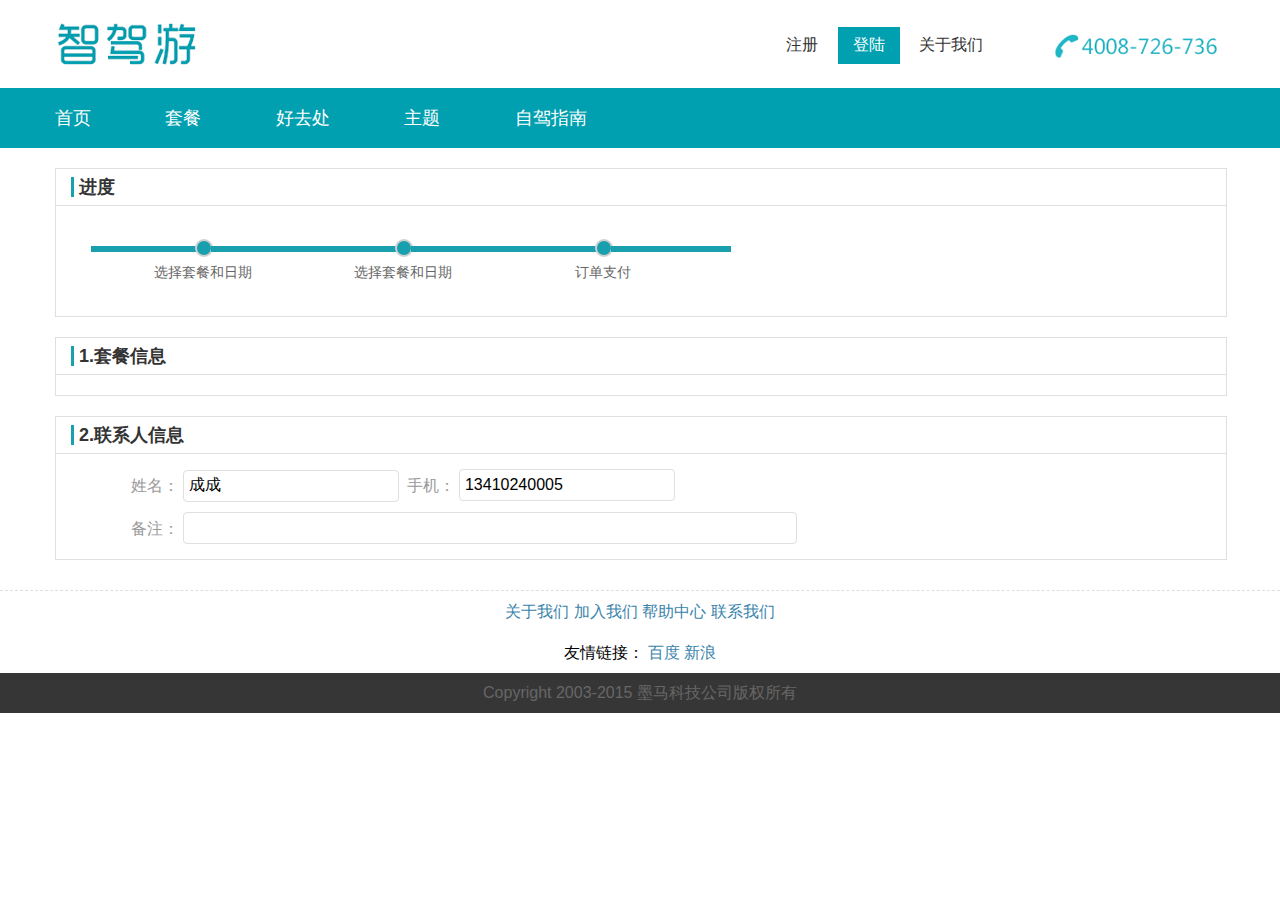
==== generate-order.html @ 20869ce8 "personal center" ====
<!DOCTYPE html>
<html lang="en">
<head>
    <meta charset="utf-8">
    <meta name="viewport" content="width=device-width, initial-scale=1, maximum-scale=1, user-scalable=no">
    <meta http-equiv="X-UA-Compatible" content="IE=edge,Chrome=1" />
    <link rel="stylesheet" href="css/pages/generate-order.css">
    <link rel="stylesheet" href="css/font-awesome.min.css">
    <!--[if IE 7]>
        <link rel="stylesheet" href="css/font-awesome-ie7.min.css">
    <![endif]-->
    <script src="scripts/jquery.min.js"></script>
    <!--[if lt IE 9]>
      <script src="//cdn.bootcss.com/html5shiv/3.7.2/html5shiv.min.js"></script>
      <script src="//cdn.bootcss.com/respond.js/1.4.2/respond.min.js"></script>
    <![endif]-->
</head>
<body>
    <div class="header">
        <div class="top">
            <div class="top_logo"><a href="" class="top_logo--link"></a></div>
            <div class="top_login">
                <ul class="login">
                    <li><a href="" class="login_btn--default">注册</a></li>
                    <li><a href="" class="login_btn--active">登陆</a></li>
                    <li><a href="" class="login_btn--default">关于我们</a></li>
                </ul>
            </div>
        </div>
    </div>
    <div class="navbar">
        <div class="nav-wraper">
            <ul class="nav">
                <li class="nav_item--theme1"><a href="">首页</a></li>
                <li class="nav_item--theme1 active"><a href="">套餐</a></li>
                <li class="nav_item--theme1"><a href="">好去处</a></li>
                <li class="nav_item--theme1"><a href="">主题</a></li>
                <li class="nav_item--theme1"><a href="">自驾指南</a></li>
            </ul>
        </div>
    </div>

	<div class="content mtl">
        <div class="panel">
            <div class="panel__title">
                <span class="panel__title--lcolor">进度</span>
            </div>
            <div class="panel__content">
                <div class="order-progress">
                    <ul class="order-progress__item first">
                        <li class="step-text">
                            <span class="disc">&nbsp;</span>
                            <p>选择套餐和日期</p>
                        </li>
                    </ul>
                    <ul class="order-progress__item">
                        <li class="step-text">
                            <span class="disc">&nbsp;</span>
                            <p>选择套餐和日期</p>
                        </li>
                    </ul>
                    <ul class="order-progress__item">
                        <li class="step-text">
                            <span class="disc">&nbsp;</span>
                            <p>订单支付</p>
                        </li>
                    </ul>
                    <ul class="order-progress__item last">
                        <li class="step-text">
                        </li>
                    </ul>
                </div>
            </div>
        </div>

        <div class="panel mtl">
            <div class="panel__title">
                <span class="panel__title--lcolor">1.套餐信息</span>
            </div>
            <div class="panel__content">
            </div>
        </div>

        <div class="panel mtl">
            <div class="panel__title">
                <span class="panel__title--lcolor">2.联系人信息</span>
            </div>
            <div class="panel__content">
                <form action="" class="form" method="post">
                    <div class="row">
                        <div class="span-1">
                            <span class="form__label">姓名：</span>
                        </div>
                        <div class="span-2">
                            <input class="form__control" type="text" value="成成"/>
                        </div>
                        <div class="span-1">
                            <span class="form__label">手机：</span>
                        </div>
                        <div class="span-8-last">
                            <input class="form__control" type="text" value="13410240005"/>
                        </div>
                    </div>

                    <div class="row">
                        <div class="span-1">
                            <span class="form__label">备注：</span>
                        </div>
                        <div class="span-11-last">
                            <input class="form__control" type="text" value="" style="width:60%;"/>
                        </div>
                    </div>
                </form>
            </div>
        </div>
	</div>

    <div class="footer">
        <div class="link-us">
            <a href="">关于我们</a>
            <a href="">加入我们</a>
            <a href="">帮助中心</a>
            <a href="">联系我们</a>
        </div>
        <div class="link-friendly">
            <span>友情链接：</span>
            <a href="">百度</a>
            <a href="">新浪</a>
        </div>
        <div class="copyright">Copyright 2003-2015 墨马科技公司版权所有</div>
    </div>

</body>
</html>
---- css/pages/generate-order.css ----
/*! normalize.css v3.0.0 | MIT License | git.io/normalize */
/*! normalize.css v3.0.0 | HTML5 Display Definitions | MIT License | git.io/normalize */
article,
aside,
details,
figcaption,
figure,
footer,
header,
hgroup,
main,
nav,
section,
summary {
  display: block;
}

audio,
canvas,
progress,
video {
  display: inline-block;
  vertical-align: baseline;
}

audio:not([controls]) {
  display: none;
  height: 0;
}

[hidden],
template {
  display: none;
}

/*! normalize.css v3.0.0 | Base | MIT License | git.io/normalize */
html {
  font-family: sans-serif;
  -webkit-text-size-adjust: 100%;
  -ms-text-size-adjust: 100%;
}

body {
  margin: 0;
}

/*! normalize.css v3.0.0 | Links | MIT License | git.io/normalize */
a {
  background: transparent;
}

a:active,
a:hover {
  outline: 0;
}

/*! normalize.css v3.0.0 | Typography | MIT License | git.io/normalize */
abbr[title] {
  border-bottom: 1px dotted;
}

b,
strong {
  font-weight: bold;
}

dfn {
  font-style: italic;
}

h1 {
  font-size: 2em;
  margin: 0.67em 0;
}

mark {
  background: #ff0;
  color: #000;
}

small {
  font-size: 80%;
}

sub,
sup {
  font-size: 75%;
  line-height: 0;
  position: relative;
  vertical-align: baseline;
}

sup {
  top: -0.5em;
}

sub {
  bottom: -0.25em;
}

/*! normalize.css v3.0.0 | Embedded Content | MIT License | git.io/normalize */
img {
  border: 0;
}

svg:not(:root) {
  overflow: hidden;
}

/*! normalize.css v3.0.0 | Figures | MIT License | git.io/normalize */
figure {
  margin: 1em 40px;
}

hr {
  -moz-box-sizing: content-box;
  box-sizing: content-box;
  height: 0;
}

pre {
  overflow: auto;
}

code,
kbd,
pre,
samp {
  font-family: monospace, monospace;
  font-size: 1em;
}

/*! normalize.css v3.0.0 | Forms | MIT License | git.io/normalize */
button,
input,
optgroup,
select,
textarea {
  color: inherit;
  font: inherit;
  margin: 0;
}

button {
  overflow: visible;
}

button,
select {
  text-transform: none;
}

button,
html input[type="button"],
input[type="reset"],
input[type="submit"] {
  -webkit-appearance: button;
  cursor: pointer;
}

button[disabled],
html input[disabled] {
  cursor: default;
}

button::-moz-focus-inner,
input::-moz-focus-inner {
  border: 0;
  padding: 0;
}

input {
  line-height: normal;
}

input[type="checkbox"],
input[type="radio"] {
  box-sizing: border-box;
  padding: 0;
}

input[type="number"]::-webkit-inner-spin-button,
input[type="number"]::-webkit-outer-spin-button {
  height: auto;
}

input[type="search"] {
  -webkit-appearance: textfield;
  -moz-box-sizing: content-box;
  -webkit-box-sizing: content-box;
  box-sizing: content-box;
}

input[type="search"]::-webkit-search-cancel-button,
input[type="search"]::-webkit-search-decoration {
  -webkit-appearance: none;
}

fieldset {
  border: 1px solid #c0c0c0;
  margin: 0 2px;
  padding: 0.35em 0.625em 0.75em;
}

legend {
  border: 0;
  padding: 0;
}

textarea {
  overflow: auto;
}

optgroup {
  font-weight: bold;
}

/*! normalize.css v3.0.0 | Tables | MIT License | git.io/normalize */
table {
  border-collapse: collapse;
  border-spacing: 0;
}

td,
th {
  padding: 0;
}

.ptn, .pvn, .pan {
  padding-top: 0px !important;
}

.pts, .pvs, .pas {
  padding-top: 5px !important;
}

.ptm, .pvm, .pam {
  padding-top: 10px !important;
}

.ptl, .pvl, .pal {
  padding-top: 20px !important;
}

.prn, .phn, .pan {
  padding-right: 0px !important;
}

.prs, .phs, .pas {
  padding-right: 5px !important;
}

.prm, .phm, .pam {
  padding-right: 10px !important;
}

.prl, .phl, .pal {
  padding-right: 20px !important;
}

.pbn, .pvn, .pan {
  padding-bottom: 0px !important;
}

.pbs, .pvs, .pas {
  padding-bottom: 5px !important;
}

.pbm, .pvm, .pam {
  padding-bottom: 10px !important;
}

.pbl, .pvl, .pal {
  padding-bottom: 20px !important;
}

.pln, .phn, .pan {
  padding-left: 0px !important;
}

.pls, .phs, .pas {
  padding-left: 5px !important;
}

.plm, .phm, .pam {
  padding-left: 10px !important;
}

.pll, .phl, .pal {
  padding-left: 20px !important;
}

.mtn, .mvn, .man {
  margin-top: 0px !important;
}

.mts, .mvs, .mas {
  margin-top: 5px !important;
}

.mtm, .mvm, .mam {
  margin-top: 10px !important;
}

.mtl, .mvl, .mal {
  margin-top: 20px !important;
}

.mrn, .mhn, .man {
  margin-right: 0px !important;
}

.mrs, .mhs, .mas {
  margin-right: 5px !important;
}

.mrm, .mhm, .mam {
  margin-right: 10px !important;
}

.mrl, .mhl, .mal {
  margin-right: 20px !important;
}

.mbn, .mvn, .man {
  margin-bottom: 0px !important;
}

.mbs, .mvs, .mas {
  margin-bottom: 5px !important;
}

.mbm, .mvm, .mam {
  margin-bottom: 10px !important;
}

.mbl, .mvl, .mal {
  margin-bottom: 20px !important;
}

.mln, .mhn, .man {
  margin-left: 0px !important;
}

.mls, .mhs, .mas {
  margin-left: 5px !important;
}

.mlm, .mhm, .mam {
  margin-left: 10px !important;
}

.mll, .mhl, .mal {
  margin-left: 20px !important;
}

.header, .nav-wraper, .content {
  max-width: 1170px;
  margin-left: auto;
  margin-right: auto;
}
.header:after, .nav-wraper:after, .content:after {
  content: " ";
  display: block;
  clear: both;
}

.container-12 {
  max-width: 100%;
  margin-left: auto;
  margin-right: auto;
}
.container-12:after {
  content: " ";
  display: block;
  clear: both;
}

.span-1 {
  width: 8.02676%;
  float: left;
  margin-right: 0.33445%;
}

.span-1-last {
  width: 8.02676%;
  float: right;
  margin-right: 0;
}

.span-2 {
  width: 16.38796%;
  float: left;
  margin-right: 0.33445%;
}

.span-2-last {
  width: 16.38796%;
  float: right;
  margin-right: 0;
}

.span-3 {
  width: 24.74916%;
  float: left;
  margin-right: 0.33445%;
}

.span-3-last {
  width: 24.74916%;
  float: right;
  margin-right: 0;
}

.span-4 {
  width: 33.11037%;
  float: left;
  margin-right: 0.33445%;
}

.span-4-last {
  width: 33.11037%;
  float: right;
  margin-right: 0;
}

.span-5 {
  width: 41.47157%;
  float: left;
  margin-right: 0.33445%;
}

.span-5-last {
  width: 41.47157%;
  float: right;
  margin-right: 0;
}

.span-6 {
  width: 49.83278%;
  float: left;
  margin-right: 0.33445%;
}

.span-6-last {
  width: 49.83278%;
  float: right;
  margin-right: 0;
}

.span-7 {
  width: 58.19398%;
  float: left;
  margin-right: 0.33445%;
}

.span-7-last {
  width: 58.19398%;
  float: right;
  margin-right: 0;
}

.span-8 {
  width: 66.55518%;
  float: left;
  margin-right: 0.33445%;
}

.span-8-last {
  width: 66.55518%;
  float: right;
  margin-right: 0;
}

.span-9 {
  width: 74.91639%;
  float: left;
  margin-right: 0.33445%;
}

.span-9-last {
  width: 74.91639%;
  float: right;
  margin-right: 0;
}

.span-10 {
  width: 83.27759%;
  float: left;
  margin-right: 0.33445%;
}

.span-10-last {
  width: 83.27759%;
  float: right;
  margin-right: 0;
}

.span-11 {
  width: 91.6388%;
  float: left;
  margin-right: 0.33445%;
}

.span-11-last {
  width: 91.6388%;
  float: right;
  margin-right: 0;
}

.span-12 {
  width: 100%;
  float: left;
  margin-left: 0;
  margin-right: 0;
}

.span-12-last {
  width: 100%;
  float: right;
  margin-right: 0;
}

.tag--default {
  padding: 7px 15px;
  color: #333;
  background-color: #fff;
  text-decoration: none;
}
.tag--default:hover {
  text-decoration: none;
  color: #333;
}
.tag--out {
  padding: 7px 15px;
  color: #f94b4b;
  background-color: #fff;
  text-decoration: none;
}
.tag--out:hover {
  text-decoration: none;
  color: #f94b4b;
}
.tag--stress {
  padding: 7px 15px;
  color: #fff;
  background-color: #f94b4b;
  text-decoration: none;
}
.tag--stress:hover {
  text-decoration: none;
  color: #fff;
}
.tag--divider {
  padding: 7px 15px;
  color: #333;
  background-color: #fff;
  text-decoration: none;
}
.tag--divider:hover {
  text-decoration: none;
  color: #333;
}
.tag--selected {
  padding: 7px 15px;
  color: #333;
  background-color: #fff;
  text-decoration: none;
  border: 1px dashed #999;
  font-size: 85%;
}
.tag--selected:hover {
  text-decoration: none;
  color: #333;
}
.tag--removeable {
  padding: 7px 15px;
  color: #333;
  background-color: #fff;
  text-decoration: none;
  border: 1px dashed #999;
  background: #fff url('../../images/query/del.png?1445328059') no-repeat right center;
  font-size: 85%;
}
.tag--removeable:hover {
  text-decoration: none;
  color: #333;
}
.tag--price {
  padding: 7px 15px;
  color: #f94b4b;
  background-color: none;
  text-decoration: none;
  font-size: 24px;
  font-weight: 700;
}
.tag--price:hover {
  text-decoration: none;
  color: #f94b4b;
}

.font-1x {
  font-size: 12px;
}

.font-2x {
  font-size: 14px;
}

.font-3x {
  font-size: 16px;
}

.font-4x {
  font-size: 18px;
}

.font-5x {
  font-size: 24px;
}

.tag-line--default {
  margin: 0;
  padding: 0;
  border: 0;
  overflow: hidden;
  *zoom: 1;
}
.tag-line--default li {
  list-style-image: none;
  list-style-type: none;
  margin-left: 0;
  display: inline-block;
  vertical-align: middle;
  *vertical-align: auto;
  *zoom: 1;
  *display: inline;
  white-space: nowrap;
}

.bread-crumb {
  margin: 0;
  padding: 0;
  border: 0;
  overflow: hidden;
  *zoom: 1;
}
.bread-crumb li {
  list-style-image: none;
  list-style-type: none;
  margin-left: 0;
  display: inline-block;
  vertical-align: middle;
  *vertical-align: auto;
  *zoom: 1;
  *display: inline;
  white-space: nowrap;
}
.bread-crumb a {
  color: #333;
  text-decoration: none;
  cursor: pointer;
}
.bread-crumb a:active, .bread-crumb a:focus {
  outline: none;
  text-decoration: none;
  color: #333;
}
.bread-crumb a:hover {
  color: #00a0b0;
}

.form__label {
  display: inline-block;
  vertical-align: middle;
  *vertical-align: auto;
  *zoom: 1;
  *display: inline;
  width: 100%;
  text-align: right;
  color: #999;
}
.form__control {
  -moz-border-radius: 4px;
  -webkit-border-radius: 4px;
  border-radius: 4px;
  height: 28px;
  border: 1px solid #dfdfdf;
  padding-left: 5px;
}

.row {
  max-width: 100%;
  margin-left: auto;
  margin-right: auto;
  line-height: 2.6;
}
.row:after {
  content: " ";
  display: block;
  clear: both;
}

.top {
  max-width: 100%;
  margin-left: auto;
  margin-right: auto;
  background: #ccc url('../../images/index/logo.png?1445242453') no-repeat left top;
}
.top:after {
  content: " ";
  display: block;
  clear: both;
}
.top_logo {
  width: 59.18367%;
  float: left;
  margin-right: 2.04082%;
}
.top_logo--link {
  display: inline-block;
  vertical-align: middle;
  *vertical-align: auto;
  *zoom: 1;
  *display: inline;
  height: 88px;
  width: 100%;
}
.top_login {
  width: 38.77551%;
  float: right;
  margin-right: 0;
  height: 88px;
  position: relative;
}
.top_login > .login {
  position: absolute;
  top: 50%;
  margin-top: -17px;
}

.login {
  margin: 0;
  padding: 0;
  border: 0;
  overflow: hidden;
  *zoom: 1;
}
.login li {
  list-style-image: none;
  list-style-type: none;
  margin-left: 0;
  display: inline-block;
  vertical-align: middle;
  *vertical-align: auto;
  *zoom: 1;
  *display: inline;
  white-space: nowrap;
}
.login_btn--default, .login_btn--active {
  display: inline-block;
  vertical-align: middle;
  *vertical-align: auto;
  *zoom: 1;
  *display: inline;
  padding: 8px 15px;
  border: none;
  line-height: normal;
  color: #333;
  text-decoration: none;
  cursor: pointer;
}
.login_btn--default:hover, .login_btn--active:hover {
  background-color: #dfdfdf;
}
.login_btn--default.active, .login_btn--active.active {
  background-color: #00a0b0;
  color: #fff;
}
.login_btn--default:active, .login_btn--default:focus, .login_btn--active:active, .login_btn--active:focus {
  outline: none;
  text-decoration: none;
  color: #333;
}
.login_btn--active, .login_btn--active:hover {
  background-color: #00a0b0;
  color: #fff;
}

.navbar {
  width: 100%;
  background-color: #00a0b0;
}

.nav {
  margin: 0;
  padding: 0;
  border: 0;
  overflow: hidden;
  *zoom: 1;
}
.nav li {
  list-style-image: none;
  list-style-type: none;
  margin-left: 0;
  display: inline-block;
  vertical-align: middle;
  *vertical-align: auto;
  *zoom: 1;
  *display: inline;
  white-space: nowrap;
}
.nav_item--default > a, .nav_item--theme1 > a {
  display: inline-block;
  vertical-align: middle;
  *vertical-align: auto;
  *zoom: 1;
  *display: inline;
  color: #333;
  text-decoration: none;
  cursor: pointer;
}
.nav_item--default > a:active, .nav_item--default > a:focus, .nav_item--theme1 > a:active, .nav_item--theme1 > a:focus {
  outline: none;
  text-decoration: none;
  color: #333;
}
.nav_item--theme1 > a {
  padding-right: 70px;
  color: #fff;
  line-height: 60px;
  font-weight: 500;
  font-size: 18px;
}
.nav_item--theme1 > a:hover {
  color: #74d7e1;
}

.footer {
  border-top: 1px dashed #dfdfdf;
  margin-top: 30px;
}

.link-friendly {
  line-height: 40px;
  text-align: center;
}
.link-friendly span, .link-friendly a {
  display: inline-block;
  vertical-align: middle;
  *vertical-align: auto;
  *zoom: 1;
  *display: inline;
}
.link-friendly a {
  color: #3a84ac;
  text-decoration: none;
  cursor: pointer;
}
.link-friendly a:active, .link-friendly a:focus {
  outline: none;
  text-decoration: none;
  color: #333;
}

.link-us {
  line-height: 40px;
  text-align: center;
}
.link-us span, .link-us a {
  display: inline-block;
  vertical-align: middle;
  *vertical-align: auto;
  *zoom: 1;
  *display: inline;
}
.link-us a {
  color: #3a84ac;
  text-decoration: none;
  cursor: pointer;
}
.link-us a:active, .link-us a:focus {
  outline: none;
  text-decoration: none;
  color: #333;
}

.copyright,
.copyright--login {
  line-height: 40px;
  width: 100%;
  text-align: center;
  color: #666;
}

.copyright {
  background-color: #373636;
}
.copyright--login {
  background-color: none;
}

.panel {
  border: 1px solid #dfdfdf;
  width: 100%;
}
.panel--theme1 {
  border: none;
}
.panel__title {
  border-bottom: 1px solid #dfdfdf;
  font-size: 18px;
  line-height: 36px;
  color: #333;
  font-weight: 700;
}
.panel__title--lcolor {
  border-left: 3px solid #18a0af;
  padding-left: 5px;
  margin-left: 15px;
}
.panel__title--theme1 {
  border-bottom: 1px dashed #dfdfdf;
}
.panel__content {
  padding: 10px 3%;
}
.panel__content > .tag-line {
  height: 30px;
}

.order-progress {
  width: 100%;
  padding-top: 30px;
  height: 30px;
  margin-bottom: 30px;
}
.order-progress__item {
  list-style: none;
  padding: 0px;
  margin: 0px;
  height: 6px;
  width: 200px;
  position: relative;
  float: left;
  background-color: #18a0af;
}
.order-progress__item.first, .order-progress__item.last {
  width: 120px;
}

.disc {
  display: inline-block;
  vertical-align: middle;
  *vertical-align: auto;
  *zoom: 1;
  *display: inline;
  -moz-border-radius: 50%;
  -webkit-border-radius: 50%;
  border-radius: 50%;
  background-color: #18a0af;
  border: 2px solid #d0d0d0;
  overflow: hidden;
  width: 14px;
  height: 14px;
}

.step-text {
  position: absolute;
  top: -8px;
  right: 0;
  width: 16px;
  height: 16px;
}
.step-text > p {
  position: absolute;
  top: 100%;
  left: 50%;
  width: 200px;
  margin: 10px 0 0 -100px;
  color: #666;
  font-size: 14px;
  text-align: center;
}
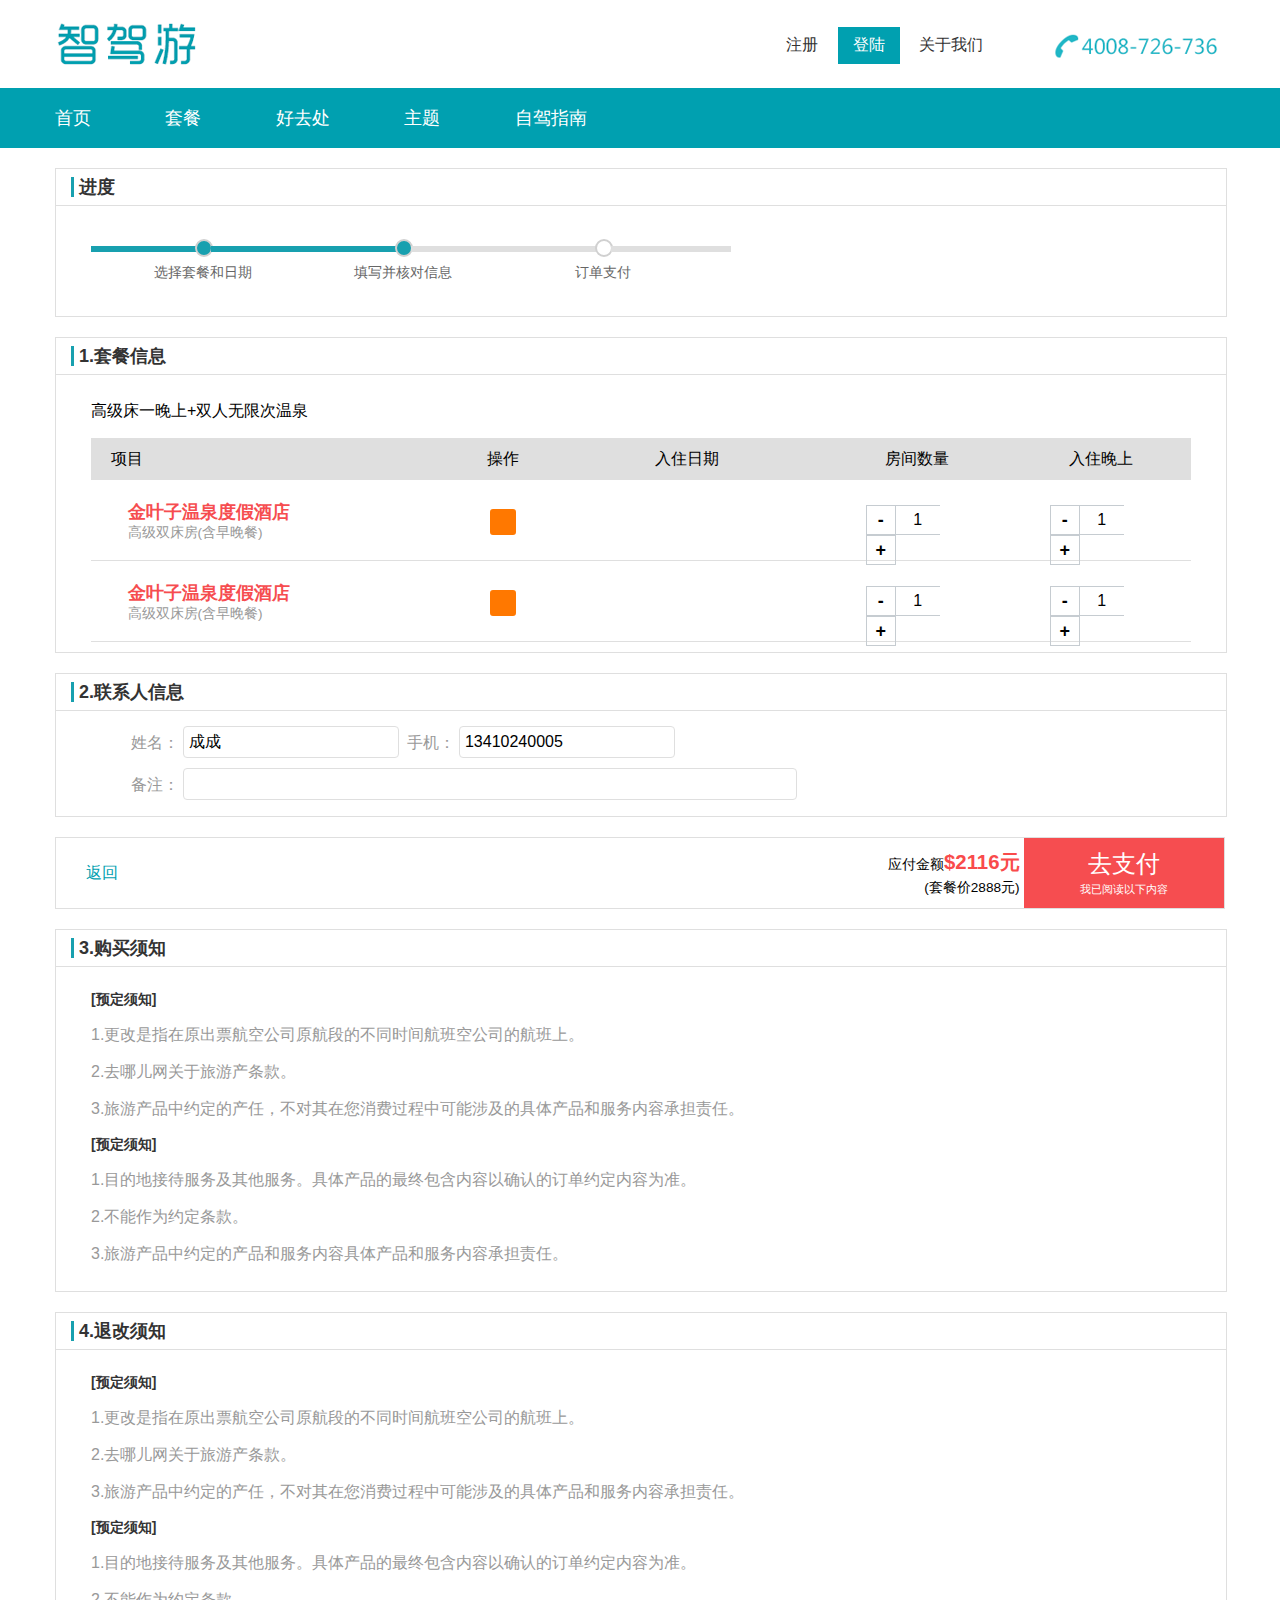
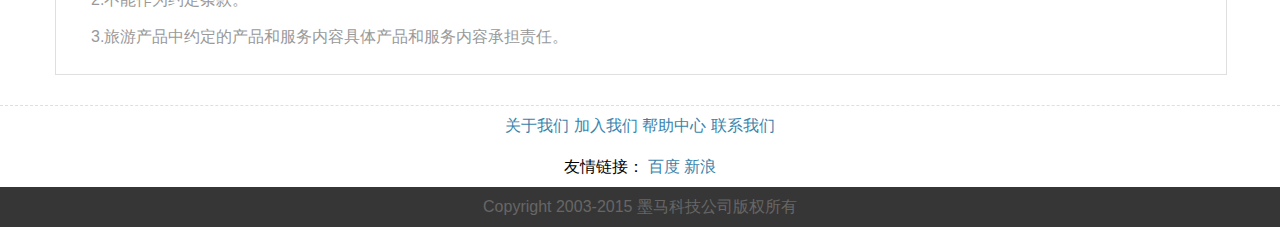
==== commit 30ba293c: "login and generate-order.html" ====
--- a/generate-order.html
+++ b/generate-order.html
@@ -47,16 +47,16 @@
             </div>
             <div class="panel__content">
                 <div class="order-progress">
-                    <ul class="order-progress__item first">
-                        <li class="step-text">
-                            <span class="disc">&nbsp;</span>
+                    <ul class="order-progress__item finished first">
+                        <li class="step-text">
+                            <span class="disc--finished">&nbsp;</span>
                             <p>选择套餐和日期</p>
                         </li>
                     </ul>
-                    <ul class="order-progress__item">
-                        <li class="step-text">
-                            <span class="disc">&nbsp;</span>
-                            <p>选择套餐和日期</p>
+                    <ul class="order-progress__item finished">
+                        <li class="step-text">
+                            <span class="disc--finished">&nbsp;</span>
+                            <p>填写并核对信息</p>
                         </li>
                     </ul>
                     <ul class="order-progress__item">
@@ -78,6 +78,68 @@
                 <span class="panel__title--lcolor">1.套餐信息</span>
             </div>
             <div class="panel__content">
+                <div class="order-ticket">
+                    <div class="order-ticket__title">
+                        <p>高级床一晚上+双人无限次温泉</p>
+                    </div>
+                    <div class="order-ticket__body">
+                        <div class="form">
+                            <div class="row row--title">
+                                <div class="span-4"><span class="mll">项目</span></div>
+                                <div class="span-1 text-center">操作</div>
+                                <div class="span-3 text-center">入住日期</div>
+                                <div class="span-2 text-center">房间数量</div>
+                                <div class="span-2-last text-center">入住晚上</div>
+                            </div>
+
+                            <div class="row row--order">
+                                <div class="span-4 order-column--name">
+                                    <div class="order-name">
+                                        <span href="" class="order-name__title">金叶子温泉度假酒店</span>
+                                        <span href="" class="order-name__subtitle">高级双床房(含早晚餐)</span>
+                                    </div>
+                                </div>
+                                <div class="span-1 order-column">
+                                    <span class="checkbox selected"></span>
+                                </div>
+                                <div class="span-3 order-column"></div>
+                                <div class="span-2 order-column">
+                                    <span class="num-btn">
+                                        <span class="num-btn__minus">-</span><input class="num-btn__text" type="text" value="1"><span class="num-btn__plus">+</span>
+                                    </span>
+                                </div>
+                                <div class="span-2-last order-column">
+                                    <span class="num-btn">
+                                        <span class="num-btn__minus">-</span><input class="num-btn__text" type="text" value="1"><span class="num-btn__plus">+</span>
+                                    </span>
+                                </div>
+                            </div>
+
+                            <div class="row row--order">
+                                <div class="span-4 order-column--name">
+                                    <div class="order-name">
+                                        <span href="" class="order-name__title">金叶子温泉度假酒店</span>
+                                        <span href="" class="order-name__subtitle">高级双床房(含早晚餐)</span>
+                                    </div>
+                                </div>
+                                <div class="span-1 order-column">
+                                    <span class="checkbox selected"></span>
+                                </div>
+                                <div class="span-3 order-column"></div>
+                                <div class="span-2 order-column">
+                                    <span class="num-btn">
+                                        <span class="num-btn__minus">-</span><input class="num-btn__text" type="text" value="1"><span class="num-btn__plus">+</span>
+                                    </span>
+                                </div>
+                                <div class="span-2-last order-column">
+                                    <span class="num-btn">
+                                        <span class="num-btn__minus">-</span><input class="num-btn__text" type="text" value="1"><span class="num-btn__plus">+</span>
+                                    </span>
+                                </div>
+                            </div>
+                        </div>
+                    </div>
+                </div>
             </div>
         </div>
 
@@ -113,7 +175,66 @@
                 </form>
             </div>
         </div>
+
+        
+        <div class="payment container-12 mtl">
+            <div class="payment__back span-6">
+                <a href="" class="payment-back">返回</a>
+            </div>
+            <div class="payment__btn span-6-last text-right">
+                <div class="payment-price">
+                    <span class="payment-price__pay">应付金额<span class="tag--price">$2116元</span></span>
+                    <span class="payment-price__desc">(套餐价2888元)</span>
+                </div>
+                <a class="payment-btn">
+                    <span class="payment-btn__title">去支付</span>
+                    <span class="payment-btn__subtitle">我已阅读以下内容</span>
+                </a>
+            </div>
+        </div>
+
+        <div class="panel mtl">
+            <div class="panel__title">
+                <span class="panel__title--lcolor">3.购买须知</span>
+            </div>
+            <div class="panel__content">
+                <div class="text-content text-content--theme1">
+                    <p class="text-content__title">[预定须知]</p>
+                    <p>1.更改是指在原出票航空公司原航段的不同时间航班空公司的航班上。</p>
+                    <p>2.去哪儿网关于旅游产条款。</p>
+                    <p>3.旅游产品中约定的产任，不对其在您消费过程中可能涉及的具体产品和服务内容承担责任。</p>
+                </div>
+                <div class="text-content text-content--theme1">
+                    <p class="text-content__title">[预定须知]</p>
+                    <p>1.目的地接待服务及其他服务。具体产品的最终包含内容以确认的订单约定内容为准。</p>
+                    <p>2.不能作为约定条款。</p>
+                    <p>3.旅游产品中约定的产品和服务内容具体产品和服务内容承担责任。</p>
+                </div>
+            </div>
+        </div>
+
+        <div class="panel mtl">
+            <div class="panel__title">
+                <span class="panel__title--lcolor">4.退改须知</span>
+            </div>
+            <div class="panel__content">
+                <div class="text-content text-content--theme1">
+                    <p class="text-content__title">[预定须知]</p>
+                    <p>1.更改是指在原出票航空公司原航段的不同时间航班空公司的航班上。</p>
+                    <p>2.去哪儿网关于旅游产条款。</p>
+                    <p>3.旅游产品中约定的产任，不对其在您消费过程中可能涉及的具体产品和服务内容承担责任。</p>
+                </div>
+                <div class="text-content text-content--theme1">
+                    <p class="text-content__title">[预定须知]</p>
+                    <p>1.目的地接待服务及其他服务。具体产品的最终包含内容以确认的订单约定内容为准。</p>
+                    <p>2.不能作为约定条款。</p>
+                    <p>3.旅游产品中约定的产品和服务内容具体产品和服务内容承担责任。</p>
+                </div>
+            </div>
+        </div>
 	</div>
+
+
 
     <div class="footer">
         <div class="link-us">
--- a/css/pages/generate-order.css
+++ b/css/pages/generate-order.css
@@ -1,984 +1,351 @@
 /*! normalize.css v3.0.0 | MIT License | git.io/normalize */
 /*! normalize.css v3.0.0 | HTML5 Display Definitions | MIT License | git.io/normalize */
-article,
-aside,
-details,
-figcaption,
-figure,
-footer,
-header,
-hgroup,
-main,
-nav,
-section,
-summary {
-  display: block;
-}
-
-audio,
-canvas,
-progress,
-video {
-  display: inline-block;
-  vertical-align: baseline;
-}
-
-audio:not([controls]) {
-  display: none;
-  height: 0;
-}
-
-[hidden],
-template {
-  display: none;
-}
+article, aside, details, figcaption, figure, footer, header, hgroup, main, nav, section, summary { display: block; }
+
+audio, canvas, progress, video { display: inline-block; vertical-align: baseline; }
+
+audio:not([controls]) { display: none; height: 0; }
+
+[hidden], template { display: none; }
 
 /*! normalize.css v3.0.0 | Base | MIT License | git.io/normalize */
-html {
-  font-family: sans-serif;
-  -webkit-text-size-adjust: 100%;
-  -ms-text-size-adjust: 100%;
-}
-
-body {
-  margin: 0;
-}
+html { font-family: sans-serif; -webkit-text-size-adjust: 100%; -ms-text-size-adjust: 100%; }
+
+body { margin: 0; }
 
 /*! normalize.css v3.0.0 | Links | MIT License | git.io/normalize */
-a {
-  background: transparent;
-}
-
-a:active,
-a:hover {
-  outline: 0;
-}
+a { background: transparent; }
+
+a:active, a:hover { outline: 0; }
 
 /*! normalize.css v3.0.0 | Typography | MIT License | git.io/normalize */
-abbr[title] {
-  border-bottom: 1px dotted;
-}
-
-b,
-strong {
-  font-weight: bold;
-}
-
-dfn {
-  font-style: italic;
-}
-
-h1 {
-  font-size: 2em;
-  margin: 0.67em 0;
-}
-
-mark {
-  background: #ff0;
-  color: #000;
-}
-
-small {
-  font-size: 80%;
-}
-
-sub,
-sup {
-  font-size: 75%;
-  line-height: 0;
-  position: relative;
-  vertical-align: baseline;
-}
-
-sup {
-  top: -0.5em;
-}
-
-sub {
-  bottom: -0.25em;
-}
+abbr[title] { border-bottom: 1px dotted; }
+
+b, strong { font-weight: bold; }
+
+dfn { font-style: italic; }
+
+h1 { font-size: 2em; margin: 0.67em 0; }
+
+mark { background: #ff0; color: #000; }
+
+small { font-size: 80%; }
+
+sub, sup { font-size: 75%; line-height: 0; position: relative; vertical-align: baseline; }
+
+sup { top: -0.5em; }
+
+sub { bottom: -0.25em; }
 
 /*! normalize.css v3.0.0 | Embedded Content | MIT License | git.io/normalize */
-img {
-  border: 0;
-}
-
-svg:not(:root) {
-  overflow: hidden;
-}
+img { border: 0; }
+
+svg:not(:root) { overflow: hidden; }
 
 /*! normalize.css v3.0.0 | Figures | MIT License | git.io/normalize */
-figure {
-  margin: 1em 40px;
-}
-
-hr {
-  -moz-box-sizing: content-box;
-  box-sizing: content-box;
-  height: 0;
-}
-
-pre {
-  overflow: auto;
-}
-
-code,
-kbd,
-pre,
-samp {
-  font-family: monospace, monospace;
-  font-size: 1em;
-}
+figure { margin: 1em 40px; }
+
+hr { -moz-box-sizing: content-box; box-sizing: content-box; height: 0; }
+
+pre { overflow: auto; }
+
+code, kbd, pre, samp { font-family: monospace, monospace; font-size: 1em; }
 
 /*! normalize.css v3.0.0 | Forms | MIT License | git.io/normalize */
-button,
-input,
-optgroup,
-select,
-textarea {
-  color: inherit;
-  font: inherit;
-  margin: 0;
-}
-
-button {
-  overflow: visible;
-}
-
-button,
-select {
-  text-transform: none;
-}
-
-button,
-html input[type="button"],
-input[type="reset"],
-input[type="submit"] {
-  -webkit-appearance: button;
-  cursor: pointer;
-}
-
-button[disabled],
-html input[disabled] {
-  cursor: default;
-}
-
-button::-moz-focus-inner,
-input::-moz-focus-inner {
-  border: 0;
-  padding: 0;
-}
-
-input {
-  line-height: normal;
-}
-
-input[type="checkbox"],
-input[type="radio"] {
-  box-sizing: border-box;
-  padding: 0;
-}
-
-input[type="number"]::-webkit-inner-spin-button,
-input[type="number"]::-webkit-outer-spin-button {
-  height: auto;
-}
-
-input[type="search"] {
-  -webkit-appearance: textfield;
-  -moz-box-sizing: content-box;
-  -webkit-box-sizing: content-box;
-  box-sizing: content-box;
-}
-
-input[type="search"]::-webkit-search-cancel-button,
-input[type="search"]::-webkit-search-decoration {
-  -webkit-appearance: none;
-}
-
-fieldset {
-  border: 1px solid #c0c0c0;
-  margin: 0 2px;
-  padding: 0.35em 0.625em 0.75em;
-}
-
-legend {
-  border: 0;
-  padding: 0;
-}
-
-textarea {
-  overflow: auto;
-}
-
-optgroup {
-  font-weight: bold;
-}
+button, input, optgroup, select, textarea { color: inherit; font: inherit; margin: 0; }
+
+button { overflow: visible; }
+
+button, select { text-transform: none; }
+
+button, html input[type="button"], input[type="reset"], input[type="submit"] { -webkit-appearance: button; cursor: pointer; }
+
+button[disabled], html input[disabled] { cursor: default; }
+
+button::-moz-focus-inner, input::-moz-focus-inner { border: 0; padding: 0; }
+
+input { line-height: normal; }
+
+input[type="checkbox"], input[type="radio"] { box-sizing: border-box; padding: 0; }
+
+input[type="number"]::-webkit-inner-spin-button, input[type="number"]::-webkit-outer-spin-button { height: auto; }
+
+input[type="search"] { -webkit-appearance: textfield; -moz-box-sizing: content-box; -webkit-box-sizing: content-box; box-sizing: content-box; }
+
+input[type="search"]::-webkit-search-cancel-button, input[type="search"]::-webkit-search-decoration { -webkit-appearance: none; }
+
+fieldset { border: 1px solid #c0c0c0; margin: 0 2px; padding: 0.35em 0.625em 0.75em; }
+
+legend { border: 0; padding: 0; }
+
+textarea { overflow: auto; }
+
+optgroup { font-weight: bold; }
 
 /*! normalize.css v3.0.0 | Tables | MIT License | git.io/normalize */
-table {
-  border-collapse: collapse;
-  border-spacing: 0;
-}
-
-td,
-th {
-  padding: 0;
-}
-
-.ptn, .pvn, .pan {
-  padding-top: 0px !important;
-}
-
-.pts, .pvs, .pas {
-  padding-top: 5px !important;
-}
-
-.ptm, .pvm, .pam {
-  padding-top: 10px !important;
-}
-
-.ptl, .pvl, .pal {
-  padding-top: 20px !important;
-}
-
-.prn, .phn, .pan {
-  padding-right: 0px !important;
-}
-
-.prs, .phs, .pas {
-  padding-right: 5px !important;
-}
-
-.prm, .phm, .pam {
-  padding-right: 10px !important;
-}
-
-.prl, .phl, .pal {
-  padding-right: 20px !important;
-}
-
-.pbn, .pvn, .pan {
-  padding-bottom: 0px !important;
-}
-
-.pbs, .pvs, .pas {
-  padding-bottom: 5px !important;
-}
-
-.pbm, .pvm, .pam {
-  padding-bottom: 10px !important;
-}
-
-.pbl, .pvl, .pal {
-  padding-bottom: 20px !important;
-}
-
-.pln, .phn, .pan {
-  padding-left: 0px !important;
-}
-
-.pls, .phs, .pas {
-  padding-left: 5px !important;
-}
-
-.plm, .phm, .pam {
-  padding-left: 10px !important;
-}
-
-.pll, .phl, .pal {
-  padding-left: 20px !important;
-}
-
-.mtn, .mvn, .man {
-  margin-top: 0px !important;
-}
-
-.mts, .mvs, .mas {
-  margin-top: 5px !important;
-}
-
-.mtm, .mvm, .mam {
-  margin-top: 10px !important;
-}
-
-.mtl, .mvl, .mal {
-  margin-top: 20px !important;
-}
-
-.mrn, .mhn, .man {
-  margin-right: 0px !important;
-}
-
-.mrs, .mhs, .mas {
-  margin-right: 5px !important;
-}
-
-.mrm, .mhm, .mam {
-  margin-right: 10px !important;
-}
-
-.mrl, .mhl, .mal {
-  margin-right: 20px !important;
-}
-
-.mbn, .mvn, .man {
-  margin-bottom: 0px !important;
-}
-
-.mbs, .mvs, .mas {
-  margin-bottom: 5px !important;
-}
-
-.mbm, .mvm, .mam {
-  margin-bottom: 10px !important;
-}
-
-.mbl, .mvl, .mal {
-  margin-bottom: 20px !important;
-}
-
-.mln, .mhn, .man {
-  margin-left: 0px !important;
-}
-
-.mls, .mhs, .mas {
-  margin-left: 5px !important;
-}
-
-.mlm, .mhm, .mam {
-  margin-left: 10px !important;
-}
-
-.mll, .mhl, .mal {
-  margin-left: 20px !important;
-}
-
-.header, .nav-wraper, .content {
-  max-width: 1170px;
-  margin-left: auto;
-  margin-right: auto;
-}
-.header:after, .nav-wraper:after, .content:after {
-  content: " ";
-  display: block;
-  clear: both;
-}
-
-.container-12 {
-  max-width: 100%;
-  margin-left: auto;
-  margin-right: auto;
-}
-.container-12:after {
-  content: " ";
-  display: block;
-  clear: both;
-}
-
-.span-1 {
-  width: 8.02676%;
-  float: left;
-  margin-right: 0.33445%;
-}
-
-.span-1-last {
-  width: 8.02676%;
-  float: right;
-  margin-right: 0;
-}
-
-.span-2 {
-  width: 16.38796%;
-  float: left;
-  margin-right: 0.33445%;
-}
-
-.span-2-last {
-  width: 16.38796%;
-  float: right;
-  margin-right: 0;
-}
-
-.span-3 {
-  width: 24.74916%;
-  float: left;
-  margin-right: 0.33445%;
-}
-
-.span-3-last {
-  width: 24.74916%;
-  float: right;
-  margin-right: 0;
-}
-
-.span-4 {
-  width: 33.11037%;
-  float: left;
-  margin-right: 0.33445%;
-}
-
-.span-4-last {
-  width: 33.11037%;
-  float: right;
-  margin-right: 0;
-}
-
-.span-5 {
-  width: 41.47157%;
-  float: left;
-  margin-right: 0.33445%;
-}
-
-.span-5-last {
-  width: 41.47157%;
-  float: right;
-  margin-right: 0;
-}
-
-.span-6 {
-  width: 49.83278%;
-  float: left;
-  margin-right: 0.33445%;
-}
-
-.span-6-last {
-  width: 49.83278%;
-  float: right;
-  margin-right: 0;
-}
-
-.span-7 {
-  width: 58.19398%;
-  float: left;
-  margin-right: 0.33445%;
-}
-
-.span-7-last {
-  width: 58.19398%;
-  float: right;
-  margin-right: 0;
-}
-
-.span-8 {
-  width: 66.55518%;
-  float: left;
-  margin-right: 0.33445%;
-}
-
-.span-8-last {
-  width: 66.55518%;
-  float: right;
-  margin-right: 0;
-}
-
-.span-9 {
-  width: 74.91639%;
-  float: left;
-  margin-right: 0.33445%;
-}
-
-.span-9-last {
-  width: 74.91639%;
-  float: right;
-  margin-right: 0;
-}
-
-.span-10 {
-  width: 83.27759%;
-  float: left;
-  margin-right: 0.33445%;
-}
-
-.span-10-last {
-  width: 83.27759%;
-  float: right;
-  margin-right: 0;
-}
-
-.span-11 {
-  width: 91.6388%;
-  float: left;
-  margin-right: 0.33445%;
-}
-
-.span-11-last {
-  width: 91.6388%;
-  float: right;
-  margin-right: 0;
-}
-
-.span-12 {
-  width: 100%;
-  float: left;
-  margin-left: 0;
-  margin-right: 0;
-}
-
-.span-12-last {
-  width: 100%;
-  float: right;
-  margin-right: 0;
-}
-
-.tag--default {
-  padding: 7px 15px;
-  color: #333;
-  background-color: #fff;
-  text-decoration: none;
-}
-.tag--default:hover {
-  text-decoration: none;
-  color: #333;
-}
-.tag--out {
-  padding: 7px 15px;
-  color: #f94b4b;
-  background-color: #fff;
-  text-decoration: none;
-}
-.tag--out:hover {
-  text-decoration: none;
-  color: #f94b4b;
-}
-.tag--stress {
-  padding: 7px 15px;
-  color: #fff;
-  background-color: #f94b4b;
-  text-decoration: none;
-}
-.tag--stress:hover {
-  text-decoration: none;
-  color: #fff;
-}
-.tag--divider {
-  padding: 7px 15px;
-  color: #333;
-  background-color: #fff;
-  text-decoration: none;
-}
-.tag--divider:hover {
-  text-decoration: none;
-  color: #333;
-}
-.tag--selected {
-  padding: 7px 15px;
-  color: #333;
-  background-color: #fff;
-  text-decoration: none;
-  border: 1px dashed #999;
-  font-size: 85%;
-}
-.tag--selected:hover {
-  text-decoration: none;
-  color: #333;
-}
-.tag--removeable {
-  padding: 7px 15px;
-  color: #333;
-  background-color: #fff;
-  text-decoration: none;
-  border: 1px dashed #999;
-  background: #fff url('../../images/query/del.png?1445328059') no-repeat right center;
-  font-size: 85%;
-}
-.tag--removeable:hover {
-  text-decoration: none;
-  color: #333;
-}
-.tag--price {
-  padding: 7px 15px;
-  color: #f94b4b;
-  background-color: none;
-  text-decoration: none;
-  font-size: 24px;
-  font-weight: 700;
-}
-.tag--price:hover {
-  text-decoration: none;
-  color: #f94b4b;
-}
-
-.font-1x {
-  font-size: 12px;
-}
-
-.font-2x {
-  font-size: 14px;
-}
-
-.font-3x {
-  font-size: 16px;
-}
-
-.font-4x {
-  font-size: 18px;
-}
-
-.font-5x {
-  font-size: 24px;
-}
-
-.tag-line--default {
-  margin: 0;
-  padding: 0;
-  border: 0;
-  overflow: hidden;
-  *zoom: 1;
-}
-.tag-line--default li {
-  list-style-image: none;
-  list-style-type: none;
-  margin-left: 0;
-  display: inline-block;
-  vertical-align: middle;
-  *vertical-align: auto;
-  *zoom: 1;
-  *display: inline;
-  white-space: nowrap;
-}
-
-.bread-crumb {
-  margin: 0;
-  padding: 0;
-  border: 0;
-  overflow: hidden;
-  *zoom: 1;
-}
-.bread-crumb li {
-  list-style-image: none;
-  list-style-type: none;
-  margin-left: 0;
-  display: inline-block;
-  vertical-align: middle;
-  *vertical-align: auto;
-  *zoom: 1;
-  *display: inline;
-  white-space: nowrap;
-}
-.bread-crumb a {
-  color: #333;
-  text-decoration: none;
-  cursor: pointer;
-}
-.bread-crumb a:active, .bread-crumb a:focus {
-  outline: none;
-  text-decoration: none;
-  color: #333;
-}
-.bread-crumb a:hover {
-  color: #00a0b0;
-}
-
-.form__label {
-  display: inline-block;
-  vertical-align: middle;
-  *vertical-align: auto;
-  *zoom: 1;
-  *display: inline;
-  width: 100%;
-  text-align: right;
-  color: #999;
-}
-.form__control {
-  -moz-border-radius: 4px;
-  -webkit-border-radius: 4px;
-  border-radius: 4px;
-  height: 28px;
-  border: 1px solid #dfdfdf;
-  padding-left: 5px;
-}
-
-.row {
-  max-width: 100%;
-  margin-left: auto;
-  margin-right: auto;
-  line-height: 2.6;
-}
-.row:after {
-  content: " ";
-  display: block;
-  clear: both;
-}
-
-.top {
-  max-width: 100%;
-  margin-left: auto;
-  margin-right: auto;
-  background: #ccc url('../../images/index/logo.png?1445242453') no-repeat left top;
-}
-.top:after {
-  content: " ";
-  display: block;
-  clear: both;
-}
-.top_logo {
-  width: 59.18367%;
-  float: left;
-  margin-right: 2.04082%;
-}
-.top_logo--link {
-  display: inline-block;
-  vertical-align: middle;
-  *vertical-align: auto;
-  *zoom: 1;
-  *display: inline;
-  height: 88px;
-  width: 100%;
-}
-.top_login {
-  width: 38.77551%;
-  float: right;
-  margin-right: 0;
-  height: 88px;
-  position: relative;
-}
-.top_login > .login {
-  position: absolute;
-  top: 50%;
-  margin-top: -17px;
-}
-
-.login {
-  margin: 0;
-  padding: 0;
-  border: 0;
-  overflow: hidden;
-  *zoom: 1;
-}
-.login li {
-  list-style-image: none;
-  list-style-type: none;
-  margin-left: 0;
-  display: inline-block;
-  vertical-align: middle;
-  *vertical-align: auto;
-  *zoom: 1;
-  *display: inline;
-  white-space: nowrap;
-}
-.login_btn--default, .login_btn--active {
-  display: inline-block;
-  vertical-align: middle;
-  *vertical-align: auto;
-  *zoom: 1;
-  *display: inline;
-  padding: 8px 15px;
-  border: none;
-  line-height: normal;
-  color: #333;
-  text-decoration: none;
-  cursor: pointer;
-}
-.login_btn--default:hover, .login_btn--active:hover {
-  background-color: #dfdfdf;
-}
-.login_btn--default.active, .login_btn--active.active {
-  background-color: #00a0b0;
-  color: #fff;
-}
-.login_btn--default:active, .login_btn--default:focus, .login_btn--active:active, .login_btn--active:focus {
-  outline: none;
-  text-decoration: none;
-  color: #333;
-}
-.login_btn--active, .login_btn--active:hover {
-  background-color: #00a0b0;
-  color: #fff;
-}
-
-.navbar {
-  width: 100%;
-  background-color: #00a0b0;
-}
-
-.nav {
-  margin: 0;
-  padding: 0;
-  border: 0;
-  overflow: hidden;
-  *zoom: 1;
-}
-.nav li {
-  list-style-image: none;
-  list-style-type: none;
-  margin-left: 0;
-  display: inline-block;
-  vertical-align: middle;
-  *vertical-align: auto;
-  *zoom: 1;
-  *display: inline;
-  white-space: nowrap;
-}
-.nav_item--default > a, .nav_item--theme1 > a {
-  display: inline-block;
-  vertical-align: middle;
-  *vertical-align: auto;
-  *zoom: 1;
-  *display: inline;
-  color: #333;
-  text-decoration: none;
-  cursor: pointer;
-}
-.nav_item--default > a:active, .nav_item--default > a:focus, .nav_item--theme1 > a:active, .nav_item--theme1 > a:focus {
-  outline: none;
-  text-decoration: none;
-  color: #333;
-}
-.nav_item--theme1 > a {
-  padding-right: 70px;
-  color: #fff;
-  line-height: 60px;
-  font-weight: 500;
-  font-size: 18px;
-}
-.nav_item--theme1 > a:hover {
-  color: #74d7e1;
-}
-
-.footer {
-  border-top: 1px dashed #dfdfdf;
-  margin-top: 30px;
-}
-
-.link-friendly {
-  line-height: 40px;
-  text-align: center;
-}
-.link-friendly span, .link-friendly a {
-  display: inline-block;
-  vertical-align: middle;
-  *vertical-align: auto;
-  *zoom: 1;
-  *display: inline;
-}
-.link-friendly a {
-  color: #3a84ac;
-  text-decoration: none;
-  cursor: pointer;
-}
-.link-friendly a:active, .link-friendly a:focus {
-  outline: none;
-  text-decoration: none;
-  color: #333;
-}
-
-.link-us {
-  line-height: 40px;
-  text-align: center;
-}
-.link-us span, .link-us a {
-  display: inline-block;
-  vertical-align: middle;
-  *vertical-align: auto;
-  *zoom: 1;
-  *display: inline;
-}
-.link-us a {
-  color: #3a84ac;
-  text-decoration: none;
-  cursor: pointer;
-}
-.link-us a:active, .link-us a:focus {
-  outline: none;
-  text-decoration: none;
-  color: #333;
-}
-
-.copyright,
-.copyright--login {
-  line-height: 40px;
-  width: 100%;
-  text-align: center;
-  color: #666;
-}
-
-.copyright {
-  background-color: #373636;
-}
-.copyright--login {
-  background-color: none;
-}
-
-.panel {
-  border: 1px solid #dfdfdf;
-  width: 100%;
-}
-.panel--theme1 {
-  border: none;
-}
-.panel__title {
-  border-bottom: 1px solid #dfdfdf;
-  font-size: 18px;
-  line-height: 36px;
-  color: #333;
-  font-weight: 700;
-}
-.panel__title--lcolor {
-  border-left: 3px solid #18a0af;
-  padding-left: 5px;
-  margin-left: 15px;
-}
-.panel__title--theme1 {
-  border-bottom: 1px dashed #dfdfdf;
-}
-.panel__content {
-  padding: 10px 3%;
-}
-.panel__content > .tag-line {
-  height: 30px;
-}
-
-.order-progress {
-  width: 100%;
-  padding-top: 30px;
-  height: 30px;
-  margin-bottom: 30px;
-}
-.order-progress__item {
-  list-style: none;
-  padding: 0px;
-  margin: 0px;
-  height: 6px;
-  width: 200px;
-  position: relative;
-  float: left;
-  background-color: #18a0af;
-}
-.order-progress__item.first, .order-progress__item.last {
-  width: 120px;
-}
-
-.disc {
-  display: inline-block;
-  vertical-align: middle;
-  *vertical-align: auto;
-  *zoom: 1;
-  *display: inline;
-  -moz-border-radius: 50%;
-  -webkit-border-radius: 50%;
-  border-radius: 50%;
-  background-color: #18a0af;
-  border: 2px solid #d0d0d0;
-  overflow: hidden;
-  width: 14px;
-  height: 14px;
-}
-
-.step-text {
-  position: absolute;
-  top: -8px;
-  right: 0;
-  width: 16px;
-  height: 16px;
-}
-.step-text > p {
-  position: absolute;
-  top: 100%;
-  left: 50%;
-  width: 200px;
-  margin: 10px 0 0 -100px;
-  color: #666;
-  font-size: 14px;
-  text-align: center;
-}
+table { border-collapse: collapse; border-spacing: 0; }
+
+td, th { padding: 0; }
+
+.ptn, .pvn, .pan { padding-top: 0px !important; }
+
+.pts, .pvs, .pas { padding-top: 5px !important; }
+
+.ptm, .pvm, .pam { padding-top: 10px !important; }
+
+.ptl, .pvl, .pal { padding-top: 20px !important; }
+
+.prn, .phn, .pan { padding-right: 0px !important; }
+
+.prs, .phs, .pas { padding-right: 5px !important; }
+
+.prm, .phm, .pam { padding-right: 10px !important; }
+
+.prl, .phl, .pal { padding-right: 20px !important; }
+
+.pbn, .pvn, .pan { padding-bottom: 0px !important; }
+
+.pbs, .pvs, .pas { padding-bottom: 5px !important; }
+
+.pbm, .pvm, .pam { padding-bottom: 10px !important; }
+
+.pbl, .pvl, .pal { padding-bottom: 20px !important; }
+
+.pln, .phn, .pan { padding-left: 0px !important; }
+
+.pls, .phs, .pas { padding-left: 5px !important; }
+
+.plm, .phm, .pam { padding-left: 10px !important; }
+
+.pll, .phl, .pal { padding-left: 20px !important; }
+
+.mtn, .mvn, .man { margin-top: 0px !important; }
+
+.mts, .mvs, .mas { margin-top: 5px !important; }
+
+.mtm, .mvm, .mam { margin-top: 10px !important; }
+
+.mtl, .mvl, .mal { margin-top: 20px !important; }
+
+.mrn, .mhn, .man { margin-right: 0px !important; }
+
+.mrs, .mhs, .mas { margin-right: 5px !important; }
+
+.mrm, .mhm, .mam { margin-right: 10px !important; }
+
+.mrl, .mhl, .mal { margin-right: 20px !important; }
+
+.mbn, .mvn, .man { margin-bottom: 0px !important; }
+
+.mbs, .mvs, .mas { margin-bottom: 5px !important; }
+
+.mbm, .mvm, .mam { margin-bottom: 10px !important; }
+
+.mbl, .mvl, .mal { margin-bottom: 20px !important; }
+
+.mln, .mhn, .man { margin-left: 0px !important; }
+
+.mls, .mhs, .mas { margin-left: 5px !important; }
+
+.mlm, .mhm, .mam { margin-left: 10px !important; }
+
+.mll, .mhl, .mal { margin-left: 20px !important; }
+
+.header, .nav-wraper, .content { max-width: 1170px; margin-left: auto; margin-right: auto; }
+.header:after, .nav-wraper:after, .content:after { content: " "; display: block; clear: both; }
+
+.container-12 { max-width: 100%; margin-left: auto; margin-right: auto; }
+.container-12:after { content: " "; display: block; clear: both; }
+
+.span-1 { width: 8.02676%; float: left; margin-right: 0.33445%; }
+
+.span-1-last { width: 8.02676%; float: right; margin-right: 0; }
+
+.span-2 { width: 16.38796%; float: left; margin-right: 0.33445%; }
+
+.span-2-last { width: 16.38796%; float: right; margin-right: 0; }
+
+.span-3 { width: 24.74916%; float: left; margin-right: 0.33445%; }
+
+.span-3-last { width: 24.74916%; float: right; margin-right: 0; }
+
+.span-4 { width: 33.11037%; float: left; margin-right: 0.33445%; }
+
+.span-4-last { width: 33.11037%; float: right; margin-right: 0; }
+
+.span-5 { width: 41.47157%; float: left; margin-right: 0.33445%; }
+
+.span-5-last { width: 41.47157%; float: right; margin-right: 0; }
+
+.span-6 { width: 49.83278%; float: left; margin-right: 0.33445%; }
+
+.span-6-last { width: 49.83278%; float: right; margin-right: 0; }
+
+.span-7 { width: 58.19398%; float: left; margin-right: 0.33445%; }
+
+.span-7-last { width: 58.19398%; float: right; margin-right: 0; }
+
+.span-8 { width: 66.55518%; float: left; margin-right: 0.33445%; }
+
+.span-8-last { width: 66.55518%; float: right; margin-right: 0; }
+
+.span-9 { width: 74.91639%; float: left; margin-right: 0.33445%; }
+
+.span-9-last { width: 74.91639%; float: right; margin-right: 0; }
+
+.span-10 { width: 83.27759%; float: left; margin-right: 0.33445%; }
+
+.span-10-last { width: 83.27759%; float: right; margin-right: 0; }
+
+.span-11 { width: 91.6388%; float: left; margin-right: 0.33445%; }
+
+.span-11-last { width: 91.6388%; float: right; margin-right: 0; }
+
+.span-12 { width: 100%; float: left; margin-left: 0; margin-right: 0; }
+
+.span-12-last { width: 100%; float: right; margin-right: 0; }
+
+.fl { float: left; }
+
+.fr { float: right; }
+
+.text-center { text-align: center; }
+
+.text-left { text-align: left; }
+
+.text-right { text-align: right; }
+
+.tag--default { padding: 7px 15px; color: #333; background-color: #fff; text-decoration: none; }
+.tag--default:hover { text-decoration: none; color: #333; }
+.tag--out { padding: 7px 15px; color: #f94b4b; background-color: #fff; text-decoration: none; }
+.tag--out:hover { text-decoration: none; color: #f94b4b; }
+.tag--stress { padding: 7px 15px; color: #fff; background-color: #f94b4b; text-decoration: none; }
+.tag--stress:hover { text-decoration: none; color: #fff; }
+.tag--divider { padding: 7px 15px; color: #333; background-color: #fff; text-decoration: none; }
+.tag--divider:hover { text-decoration: none; color: #333; }
+.tag--selected { padding: 7px 15px; color: #333; background-color: #fff; text-decoration: none; border: 1px dashed #999; font-size: 85%; }
+.tag--selected:hover { text-decoration: none; color: #333; }
+.tag--removeable { padding: 7px 15px; color: #333; background-color: #fff; text-decoration: none; border: 1px dashed #999; background: #fff url('../../images/query/del.png?1445844380') no-repeat right center; font-size: 85%; }
+.tag--removeable:hover { text-decoration: none; color: #333; }
+.tag--price { padding: 7px 15px; color: #f94b4b; background-color: none; text-decoration: none; font-size: 24px; font-weight: 700; }
+.tag--price:hover { text-decoration: none; color: #f94b4b; }
+
+.font-1x { font-size: 12px; }
+
+.font-2x { font-size: 14px; }
+
+.font-3x { font-size: 16px; }
+
+.font-4x { font-size: 18px; }
+
+.font-5x { font-size: 24px; }
+
+.tag-line--default { margin: 0; padding: 0; border: 0; overflow: hidden; *zoom: 1; }
+.tag-line--default li { list-style-image: none; list-style-type: none; margin-left: 0; display: inline-block; vertical-align: middle; *vertical-align: auto; *zoom: 1; *display: inline; white-space: nowrap; }
+
+.bread-crumb { margin: 0; padding: 0; border: 0; overflow: hidden; *zoom: 1; }
+.bread-crumb li { list-style-image: none; list-style-type: none; margin-left: 0; display: inline-block; vertical-align: middle; *vertical-align: auto; *zoom: 1; *display: inline; white-space: nowrap; }
+.bread-crumb a { color: #333; text-decoration: none; cursor: pointer; }
+.bread-crumb a:active, .bread-crumb a:focus { outline: none; text-decoration: none; color: #333; }
+.bread-crumb a:hover { color: #00a0b0; }
+
+.form__label { display: inline-block; vertical-align: middle; *vertical-align: auto; *zoom: 1; *display: inline; width: 100%; text-align: right; color: #999; }
+.form__control { -moz-border-radius: 4px; -webkit-border-radius: 4px; border-radius: 4px; height: 28px; border: 1px solid #dfdfdf; padding-left: 5px; }
+
+.row { max-width: 100%; margin-left: auto; margin-right: auto; line-height: 2.6; }
+.row:after { content: " "; display: block; clear: both; }
+
+.top { max-width: 100%; margin-left: auto; margin-right: auto; background: #ccc url('../../images/index/logo.png?1445844380') no-repeat left top; }
+.top:after { content: " "; display: block; clear: both; }
+.top_logo { width: 59.18367%; float: left; margin-right: 2.04082%; }
+.top_logo--link { display: inline-block; vertical-align: middle; *vertical-align: auto; *zoom: 1; *display: inline; height: 88px; width: 100%; }
+.top_login { width: 38.77551%; float: right; margin-right: 0; height: 88px; position: relative; }
+.top_login > .login { position: absolute; top: 50%; margin-top: -17px; }
+
+.login { margin: 0; padding: 0; border: 0; overflow: hidden; *zoom: 1; }
+.login li { list-style-image: none; list-style-type: none; margin-left: 0; display: inline-block; vertical-align: middle; *vertical-align: auto; *zoom: 1; *display: inline; white-space: nowrap; }
+.login_btn--default, .login_btn--active { display: inline-block; vertical-align: middle; *vertical-align: auto; *zoom: 1; *display: inline; padding: 8px 15px; border: none; line-height: normal; color: #333; text-decoration: none; cursor: pointer; }
+.login_btn--default:hover, .login_btn--active:hover { background-color: #dfdfdf; }
+.login_btn--default.active, .login_btn--active.active { background-color: #00a0b0; color: #fff; }
+.login_btn--default:active, .login_btn--default:focus, .login_btn--active:active, .login_btn--active:focus { outline: none; text-decoration: none; color: #333; }
+.login_btn--active, .login_btn--active:hover { background-color: #00a0b0; color: #fff; }
+
+.navbar { width: 100%; background-color: #00a0b0; }
+
+.nav { margin: 0; padding: 0; border: 0; overflow: hidden; *zoom: 1; }
+.nav li { list-style-image: none; list-style-type: none; margin-left: 0; display: inline-block; vertical-align: middle; *vertical-align: auto; *zoom: 1; *display: inline; white-space: nowrap; }
+.nav_item--default > a, .nav_item--theme1 > a { display: inline-block; vertical-align: middle; *vertical-align: auto; *zoom: 1; *display: inline; color: #333; text-decoration: none; cursor: pointer; }
+.nav_item--default > a:active, .nav_item--default > a:focus, .nav_item--theme1 > a:active, .nav_item--theme1 > a:focus { outline: none; text-decoration: none; color: #333; }
+.nav_item--theme1 > a { padding-right: 70px; color: #fff; line-height: 60px; font-weight: 500; font-size: 18px; }
+.nav_item--theme1 > a:hover { color: #74d7e1; }
+
+.footer { border-top: 1px dashed #dfdfdf; margin-top: 30px; }
+
+.link-friendly { line-height: 40px; text-align: center; }
+.link-friendly span, .link-friendly a { display: inline-block; vertical-align: middle; *vertical-align: auto; *zoom: 1; *display: inline; }
+.link-friendly a { color: #3a84ac; text-decoration: none; cursor: pointer; }
+.link-friendly a:active, .link-friendly a:focus { outline: none; text-decoration: none; color: #333; }
+
+.link-us { line-height: 40px; text-align: center; }
+.link-us span, .link-us a { display: inline-block; vertical-align: middle; *vertical-align: auto; *zoom: 1; *display: inline; }
+.link-us a { color: #3a84ac; text-decoration: none; cursor: pointer; }
+.link-us a:active, .link-us a:focus { outline: none; text-decoration: none; color: #333; }
+
+.copyright, .copyright--login { line-height: 40px; width: 100%; text-align: center; color: #666; }
+
+.copyright { background-color: #373636; }
+.copyright--login { background-color: none; }
+
+.panel { border: 1px solid #dfdfdf; width: 100%; }
+.panel--theme1 { border: none; }
+.panel__title { border-bottom: 1px solid #dfdfdf; font-size: 18px; line-height: 36px; color: #333; font-weight: 700; }
+.panel__title--lcolor { border-left: 3px solid #18a0af; padding-left: 5px; margin-left: 15px; }
+.panel__title--theme1 { border-bottom: 1px dashed #dfdfdf; }
+.panel__content { padding: 10px 3%; }
+.panel__content > .tag-line { height: 30px; }
+
+.order-progress { width: 100%; padding-top: 30px; height: 30px; margin-bottom: 30px; }
+.order-progress__item { list-style: none; padding: 0px; margin: 0px; height: 6px; width: 200px; position: relative; float: left; background-color: #dfdfdf; }
+.order-progress__item.first, .order-progress__item.last { width: 120px; }
+.order-progress__item.finished { background-color: #18a0af; }
+
+.step-text { position: absolute; top: -8px; right: 0; width: 16px; height: 16px; }
+.step-text > p { position: absolute; top: 100%; left: 50%; width: 200px; margin: 10px 0 0 -100px; color: #666; font-size: 14px; text-align: center; }
+
+.disc, .disc--finished { display: inline-block; vertical-align: middle; *vertical-align: auto; *zoom: 1; *display: inline; -moz-border-radius: 50%; -webkit-border-radius: 50%; border-radius: 50%; background-color: #fff; border: 2px solid #d0d0d0; overflow: hidden; width: 14px; height: 14px; }
+.disc--finished { background-color: #18a0af; }
+
+.row--title { background-color: #dfdfdf; }
+.row--order { border-bottom: 1px solid #dfdfdf; }
+
+.order-name { text-align: left; position: absolute; top: 50%; left: 10%; margin-top: -20px; }
+.order-name__title { font-weight: 700; font-size: 112.5%; color: #f64d50; display: block; }
+.order-name__subtitle { font-size: 85%; color: #999; display: block; }
+
+.order-column, .order-column--name { display: inline-block; vertical-align: middle; *vertical-align: auto; *zoom: 1; *display: inline; height: 80px; line-height: 80px; text-align: center; position: relative; }
+.order-column--name { line-height: normal; text-align: left; }
+
+.checkbox { display: inline-block; vertical-align: middle; *vertical-align: auto; *zoom: 1; *display: inline; width: 22px; height: 22px; border: 2px solid #dee1e5; margin-top: 4px; border-radius: 3px; }
+.checkbox.selected { background-image: url(http://cdn7.jinxidao.com/www/images/book/selectIconHover.png); border-color: #ff7800; background-color: #ff7800; background-repeat: no-repeat; background-position: center center; cursor: pointer; }
+
+.num-btn { display: inline-block; vertical-align: middle; *vertical-align: auto; *zoom: 1; *display: inline; width: 102px; height: 30px; line-height: 30px; }
+.num-btn__minus, .num-btn__plus { width: 28px; height: 28px; line-height: 28px; border: 1px solid #c6ccd1; cursor: pointer; text-align: center; font-size: 18px; font-weight: 700; display: block; float: left; }
+.num-btn__text { width: 40px; height: 26px; line-height: 26px; border: none; border-top: 1px solid #c6ccd1; border-bottom: 1px solid #c6ccd1; text-align: center; display: block; float: left; }
+
+.payment { border: 1px solid #dfdfdf; }
+
+.payment-back { display: inline-block; vertical-align: middle; *vertical-align: auto; *zoom: 1; *display: inline; color: #333; text-decoration: none; cursor: pointer; padding-left: 30px; margin-top: 25px; color: #00a0b0; }
+.payment-back:active, .payment-back:focus { outline: none; text-decoration: none; color: #333; }
+
+.payment-price { display: inline-block; vertical-align: middle; *vertical-align: auto; *zoom: 1; *display: inline; width: 300px; font-size: 85%; padding: 10px 0px; }
+.payment-price__pay { display: block; line-height: 28px; }
+.payment-price__pay > .tag--price { padding: 0px; font-size: 150%; }
+.payment-price__desc { display: block; }
+
+.payment-btn { display: inline-block; vertical-align: middle; *vertical-align: auto; *zoom: 1; *display: inline; color: #333; text-decoration: none; cursor: pointer; background-color: #f64d50; width: 200px; padding: 10px 0px; }
+.payment-btn:active, .payment-btn:focus { outline: none; text-decoration: none; color: #333; }
+.payment-btn__title { display: block; color: #fff; font-size: 150%; text-align: center; }
+.payment-btn__subtitle { display: block; color: #fff; font-size: 70%; text-align: center; line-height: 18px; }
+
+.text-content--theme1 { color: #999; }
+.text-content__title { color: #333; font-weight: 700; font-size: 14px; }
